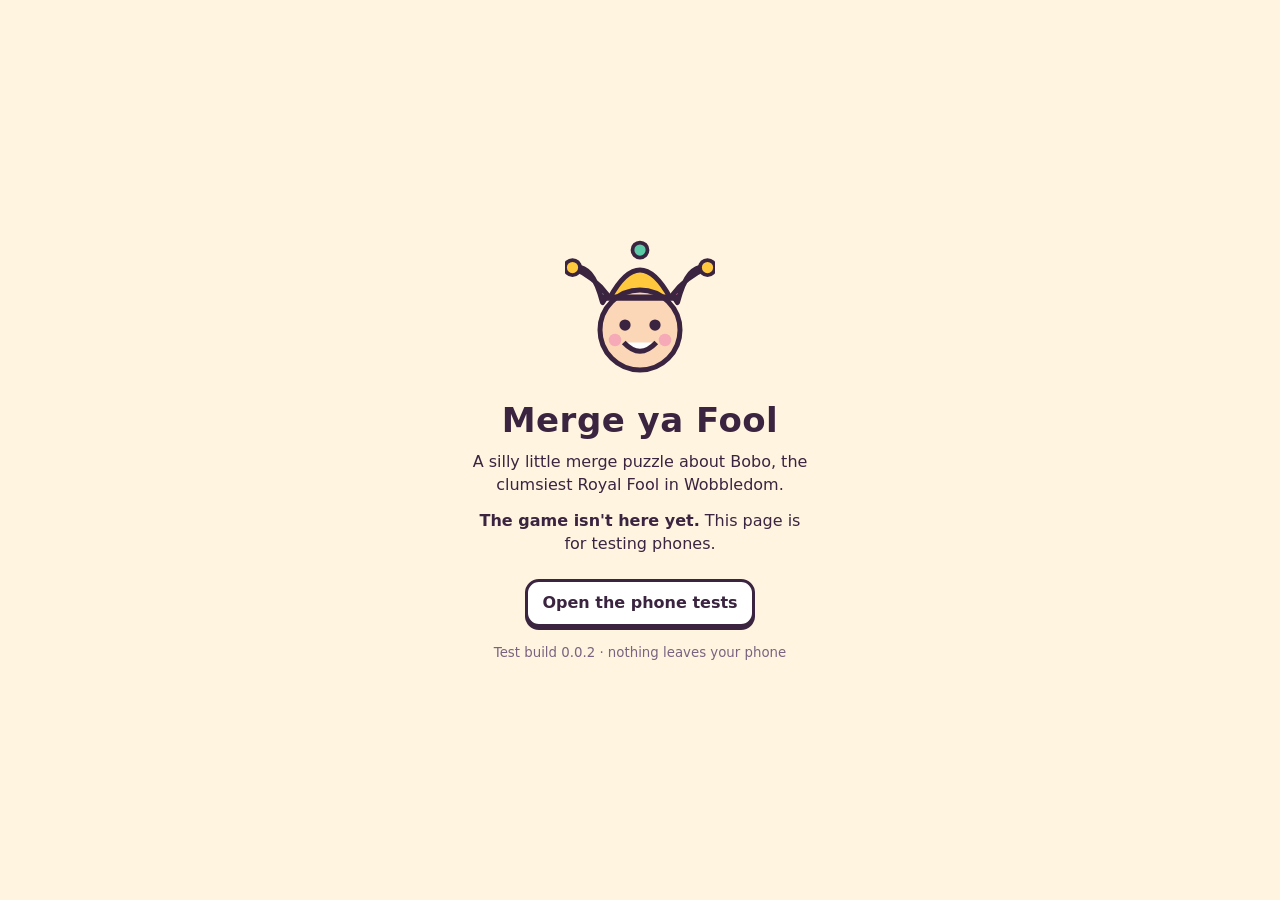
==== index.html @ f054914b "v0.0.2: lock test pages against iPhone scroll and zoom Fabio's iPhone drag test showed 6 page scroll" ====
<!doctype html>
<html lang="en">
<head>
<meta charset="utf-8">
<meta name="viewport" content="width=device-width, initial-scale=1, viewport-fit=cover">
<meta name="theme-color" content="#FFF4E0">
<meta name="description" content="Merge ya Fool: a silly little merge puzzle game, coming soon.">
<title>Merge ya Fool</title>
<link rel="stylesheet" href="phone-tests/shared.css">
<style>
  body {
    min-height: 100vh; min-height: 100dvh; display: flex; flex-direction: column; align-items: center; justify-content: center;
    text-align: center; padding: calc(env(safe-area-inset-top) + 16px) 16px calc(env(safe-area-inset-bottom) + 16px);
  }
  h1 { font-size: 34px; margin: 10px 0 4px; letter-spacing: .5px; }
  p { margin: 6px 0; line-height: 1.45; max-width: 340px; }
  #bobo { width: 150px; height: 150px; animation: bob 1.6s ease-in-out infinite; transform-origin: 50% 90%; }
  @keyframes bob { 0%, 100% { transform: translateY(0) scale(1, 1); } 50% { transform: translateY(-8px) scale(.97, 1.04); } }
  @media (prefers-reduced-motion: reduce) { #bobo { animation: none; } }
  .btn { margin-top: 18px; min-width: 220px; }
  small { color: var(--soft); margin-top: 18px; display: block; }
</style>
</head>
<body>
  <svg id="bobo" viewBox="0 0 120 120" role="img" aria-label="Bobo the jester, waving">
    <!-- jester hat: three floppy points with bells -->
    <path d="M30 50 Q22 18 6 22 Q24 30 34 44 Z" fill="#5CC9A7" stroke="#3B2440" stroke-width="4" stroke-linejoin="round"/>
    <path d="M90 50 Q98 18 114 22 Q96 30 86 44 Z" fill="#F38BB4" stroke="#3B2440" stroke-width="4" stroke-linejoin="round"/>
    <path d="M36 46 Q60 2 84 46 Z" fill="#FFC83D" stroke="#3B2440" stroke-width="4" stroke-linejoin="round"/>
    <circle cx="6" cy="22" r="6" fill="#FFC83D" stroke="#3B2440" stroke-width="3"/>
    <circle cx="114" cy="22" r="6" fill="#FFC83D" stroke="#3B2440" stroke-width="3"/>
    <circle cx="60" cy="8" r="6" fill="#5CC9A7" stroke="#3B2440" stroke-width="3"/>
    <!-- face -->
    <circle cx="60" cy="72" r="32" fill="#FBD7B8" stroke="#3B2440" stroke-width="4"/>
    <circle cx="48" cy="68" r="4.5" fill="#3B2440"/><circle cx="72" cy="68" r="4.5" fill="#3B2440"/>
    <circle cx="40" cy="80" r="5" fill="#F38BB4" opacity=".6"/><circle cx="80" cy="80" r="5" fill="#F38BB4" opacity=".6"/>
    <path d="M47 82 Q60 96 73 82" fill="#fff" stroke="#3B2440" stroke-width="4" stroke-linejoin="round"/>
    <path d="M30 46 H90" stroke="#3B2440" stroke-width="5" stroke-linecap="round"/>
  </svg>
  <h1>Merge ya Fool</h1>
  <p>A silly little merge puzzle about Bobo, the clumsiest Royal Fool in Wobbledom.</p>
  <p><b>The game isn't here yet.</b> This page is for testing phones.</p>
  <a class="btn primary" href="phone-tests/">Open the phone tests</a>
  <small>Test build 0.0.2 · nothing leaves your phone</small>
</body>
</html>
---- phone-tests/shared.css ----
:root {
  --bg: #FFF4E0; --cell: #F3E3C3; --cellb: #E2CDA4; --ink: #3B2440;
  --gold: #FFC83D; --mint: #5CC9A7; --card: #FFFFFF; --soft: #7A6380;
}
* { box-sizing: border-box; -webkit-tap-highlight-color: transparent; }
html, body {
  margin: 0; height: 100%; background: var(--bg); color: var(--ink);
  font-family: system-ui, -apple-system, "Segoe UI", Roboto, sans-serif; font-size: 16px;
  overscroll-behavior: none; -webkit-user-select: none; user-select: none; -webkit-touch-callout: none;
  -webkit-text-size-adjust: 100%;
}
body { touch-action: manipulation; }
/* Game pages (set by MYF.blockZoom): pin the page so iPhone Safari can't scroll or rubber-band it */
html.myf-locked, html.myf-locked body { position: fixed; inset: 0; width: 100%; overflow: hidden; touch-action: none; }
a { color: var(--ink); }
button, .btn {
  font: inherit; font-weight: 700; min-height: 48px; padding: 0 14px; border-radius: 14px;
  border: 3px solid var(--ink); background: var(--card); color: var(--ink);
  touch-action: manipulation; cursor: pointer; text-decoration: none;
  display: inline-flex; align-items: center; justify-content: center; gap: 6px;
  box-shadow: 0 3px 0 var(--ink);
}
button:active, .btn:active { transform: translateY(2px); box-shadow: 0 1px 0 var(--ink); }
button.primary { background: var(--gold); }
.ok { color: #1E7F5F; font-weight: 700; }
.bad { color: #A0446B; font-weight: 700; }
.spark {
  position: fixed; width: 10px; height: 10px; margin: -5px 0 0 -5px; border-radius: 50%;
  background: var(--gold); border: 2px solid var(--ink); pointer-events: none; z-index: 60;
  animation: spark .5s ease-out forwards;
}
@keyframes spark {
  from { transform: translate(0, 0) scale(1); opacity: 1; }
  to { transform: translate(var(--dx), var(--dy)) scale(.3); opacity: 0; }
}
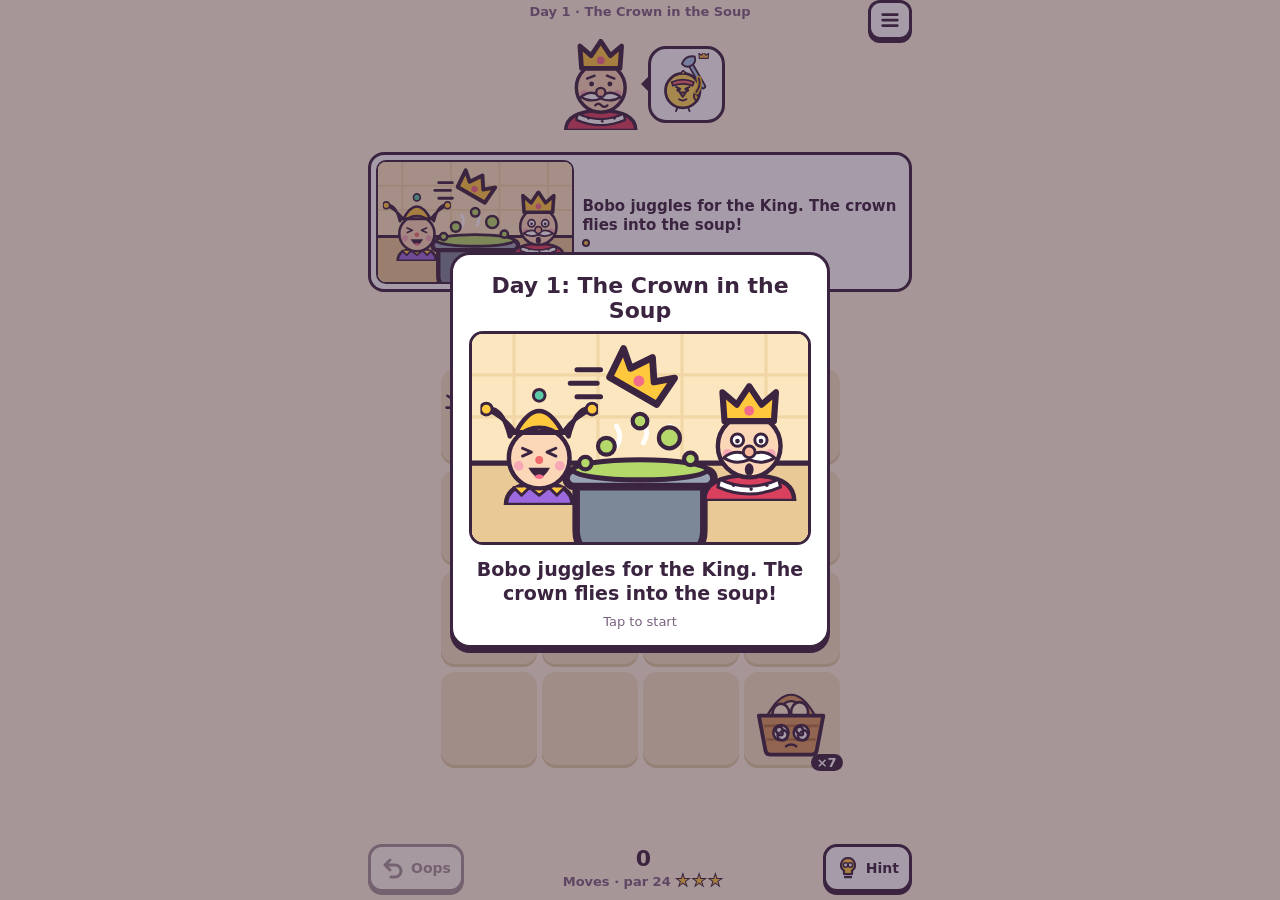
==== commit 928915e7: "v0.1.0: M1 first playable, days 1-3 The game replaces the hello page; phone tests stay at /phone-tes" ====
--- a/index.html
+++ b/index.html
@@ -2,45 +2,37 @@
 <html lang="en">
 <head>
 <meta charset="utf-8">
-<meta name="viewport" content="width=device-width, initial-scale=1, viewport-fit=cover">
+<meta name="viewport" content="width=device-width, initial-scale=1, maximum-scale=1, user-scalable=no, viewport-fit=cover">
 <meta name="theme-color" content="#FFF4E0">
-<meta name="description" content="Merge ya Fool: a silly little merge puzzle game, coming soon.">
+<meta name="description" content="Merge ya Fool: a silly little merge puzzle about Bobo, the clumsiest Royal Fool in Wobbledom.">
 <title>Merge ya Fool</title>
-<link rel="stylesheet" href="phone-tests/shared.css">
-<style>
-  body {
-    min-height: 100vh; min-height: 100dvh; display: flex; flex-direction: column; align-items: center; justify-content: center;
-    text-align: center; padding: calc(env(safe-area-inset-top) + 16px) 16px calc(env(safe-area-inset-bottom) + 16px);
-  }
-  h1 { font-size: 34px; margin: 10px 0 4px; letter-spacing: .5px; }
-  p { margin: 6px 0; line-height: 1.45; max-width: 340px; }
-  #bobo { width: 150px; height: 150px; animation: bob 1.6s ease-in-out infinite; transform-origin: 50% 90%; }
-  @keyframes bob { 0%, 100% { transform: translateY(0) scale(1, 1); } 50% { transform: translateY(-8px) scale(.97, 1.04); } }
-  @media (prefers-reduced-motion: reduce) { #bobo { animation: none; } }
-  .btn { margin-top: 18px; min-width: 220px; }
-  small { color: var(--soft); margin-top: 18px; display: block; }
-</style>
+<link rel="stylesheet" href="src/style.css?v=0.1.0">
 </head>
 <body>
-  <svg id="bobo" viewBox="0 0 120 120" role="img" aria-label="Bobo the jester, waving">
-    <!-- jester hat: three floppy points with bells -->
-    <path d="M30 50 Q22 18 6 22 Q24 30 34 44 Z" fill="#5CC9A7" stroke="#3B2440" stroke-width="4" stroke-linejoin="round"/>
-    <path d="M90 50 Q98 18 114 22 Q96 30 86 44 Z" fill="#F38BB4" stroke="#3B2440" stroke-width="4" stroke-linejoin="round"/>
-    <path d="M36 46 Q60 2 84 46 Z" fill="#FFC83D" stroke="#3B2440" stroke-width="4" stroke-linejoin="round"/>
-    <circle cx="6" cy="22" r="6" fill="#FFC83D" stroke="#3B2440" stroke-width="3"/>
-    <circle cx="114" cy="22" r="6" fill="#FFC83D" stroke="#3B2440" stroke-width="3"/>
-    <circle cx="60" cy="8" r="6" fill="#5CC9A7" stroke="#3B2440" stroke-width="3"/>
-    <!-- face -->
-    <circle cx="60" cy="72" r="32" fill="#FBD7B8" stroke="#3B2440" stroke-width="4"/>
-    <circle cx="48" cy="68" r="4.5" fill="#3B2440"/><circle cx="72" cy="68" r="4.5" fill="#3B2440"/>
-    <circle cx="40" cy="80" r="5" fill="#F38BB4" opacity=".6"/><circle cx="80" cy="80" r="5" fill="#F38BB4" opacity=".6"/>
-    <path d="M47 82 Q60 96 73 82" fill="#fff" stroke="#3B2440" stroke-width="4" stroke-linejoin="round"/>
-    <path d="M30 46 H90" stroke="#3B2440" stroke-width="5" stroke-linecap="round"/>
-  </svg>
-  <h1>Merge ya Fool</h1>
-  <p>A silly little merge puzzle about Bobo, the clumsiest Royal Fool in Wobbledom.</p>
-  <p><b>The game isn't here yet.</b> This page is for testing phones.</p>
-  <a class="btn primary" href="phone-tests/">Open the phone tests</a>
-  <small>Test build 0.0.2 · nothing leaves your phone</small>
+<div id="app">
+  <header id="top">
+    <div id="dayTitle"></div>
+    <div id="orders"></div>
+    <button id="menuBtn" aria-label="Menu"><svg viewBox="0 0 24 24"><path d="M4 6h16M4 12h16M4 18h16" stroke="#3B2440" stroke-width="3" stroke-linecap="round"/></svg></button>
+  </header>
+  <section id="strip" aria-live="polite"></section>
+  <main id="boardWrap"><div id="board"></div></main>
+  <footer id="bar">
+    <button id="undoBtn" aria-label="Undo"><svg viewBox="0 0 24 24"><path d="M9 4 4 9l5 5M4 9h10a6 6 0 0 1 0 12h-4" fill="none" stroke="#3B2440" stroke-width="3" stroke-linecap="round" stroke-linejoin="round"/></svg><span>Oops</span></button>
+    <div id="score"></div>
+    <button id="hintBtn" aria-label="Hint"><svg viewBox="0 0 24 24"><path d="M12 2a7 7 0 0 0-4 12.7V18h8v-3.3A7 7 0 0 0 12 2Z" fill="#FFC83D" stroke="#3B2440" stroke-width="2.2" stroke-linejoin="round"/><path d="M9 21h6" stroke="#3B2440" stroke-width="2.4" stroke-linecap="round"/><circle cx="9.6" cy="9" r="2.2" fill="#fff" stroke="#3B2440" stroke-width="1.6"/><circle cx="14.4" cy="9" r="2.2" fill="#fff" stroke="#3B2440" stroke-width="1.6"/><path d="M11.8 9h.4" stroke="#3B2440" stroke-width="1.6"/></svg><span>Hint</span></button>
+  </footer>
+</div>
+<div id="finger"><svg viewBox="0 0 48 48"><path d="M18 44c-4-3-9-10-10-14-1-3 2-5 5-3l4 4V8a3 3 0 0 1 6 0v12a3 3 0 0 1 6 0v2a3 3 0 0 1 6 0v2a3 3 0 0 1 6 0v8c0 6-3 12-7 12Z" fill="#fff" stroke="#3B2440" stroke-width="3" stroke-linejoin="round"/></svg></div>
+<script src="src/data/items.js?v=0.1.0"></script>
+<script src="src/data/levels.js?v=0.1.0"></script>
+<script src="src/data/text-en.js?v=0.1.0"></script>
+<script src="src/engine/rules.js?v=0.1.0"></script>
+<script src="src/engine/solver.js?v=0.1.0"></script>
+<script src="src/art/items.js?v=0.1.0"></script>
+<script src="src/art/chars.js?v=0.1.0"></script>
+<script src="src/audio/sfx.js?v=0.1.0"></script>
+<script src="src/save/storage.js?v=0.1.0"></script>
+<script src="src/ui/game.js?v=0.1.0"></script>
 </body>
 </html>
--- a/src/style.css
+++ b/src/style.css
@@ -0,0 +1,196 @@
+:root {
+  --bg: #FFF4E0; --cell: #F3E3C3; --cellb: #E2CDA4; --ink: #3B2440;
+  --gold: #FFC83D; --mint: #5CC9A7; --card: #FFFFFF; --soft: #7A6380; --pink: #F38BB4;
+  --gut: 8px;
+}
+* { box-sizing: border-box; -webkit-tap-highlight-color: transparent; }
+html, body {
+  margin: 0; height: 100%; background: var(--bg); color: var(--ink);
+  font-family: ui-rounded, "SF Pro Rounded", "Nunito", system-ui, -apple-system, "Segoe UI", Roboto, sans-serif; font-size: 16px;
+  overscroll-behavior: none; -webkit-user-select: none; user-select: none; -webkit-touch-callout: none;
+  -webkit-text-size-adjust: 100%;
+}
+html.locked, html.locked body { position: fixed; inset: 0; width: 100%; overflow: hidden; touch-action: none; }
+svg { display: block; }
+button {
+  font: inherit; font-weight: 800; min-height: 48px; padding: 0 14px; border-radius: 14px;
+  border: 3px solid var(--ink); background: var(--card); color: var(--ink);
+  touch-action: manipulation; cursor: pointer;
+  display: inline-flex; align-items: center; justify-content: center; gap: 6px;
+  box-shadow: 0 3px 0 var(--ink);
+}
+button:active { transform: translateY(2px); box-shadow: 0 1px 0 var(--ink); }
+button.primary { background: var(--gold); }
+button.mint { background: var(--mint); }
+button[disabled] { opacity: .45; }
+
+#app {
+  display: flex; flex-direction: column; height: 100vh; height: 100dvh;
+  padding: env(safe-area-inset-top) var(--gut) env(safe-area-inset-bottom); max-width: 560px; margin: 0 auto;
+}
+
+/* --- top band: day title + orders --- */
+#top { flex: 0 0 auto; height: 19%; min-height: 108px; max-height: 150px; display: flex; flex-direction: column; padding-top: 4px; position: relative; }
+#dayTitle { font-size: 13px; font-weight: 800; color: var(--soft); text-align: center; white-space: nowrap; overflow: hidden; text-overflow: ellipsis; padding: 0 44px; }
+#orders { flex: 1 1 auto; display: flex; justify-content: center; align-items: center; gap: 10px; min-height: 0; }
+.order { display: flex; align-items: center; gap: 2px; height: 100%; max-height: 104px; transition: opacity .3s; }
+.order .who { height: 88%; aspect-ratio: 1; flex: 0 0 auto; }
+.order .who svg { width: 100%; height: 100%; }
+.order .bub {
+  position: relative; height: 74%; aspect-ratio: 1; background: var(--card); border: 3px solid var(--ink); border-radius: 18px;
+  padding: 4px; transition: background .15s, transform .15s;
+}
+.order .bub::before {
+  content: ""; position: absolute; left: -10px; top: 50%; margin-top: -7px;
+  border: 7px solid transparent; border-right-color: var(--ink); border-left: 0;
+}
+.order .bub svg { width: 100%; height: 100%; }
+.order .bub.hover { background: #DDF5EC; transform: scale(1.06); }
+.order .bub.sel { box-shadow: 0 0 0 4px var(--gold); }
+.order.done .bub { background: #DDF5EC; }
+.order.done .bub::after {
+  content: "✓"; position: absolute; right: -8px; bottom: -8px; width: 26px; height: 26px; border-radius: 50%;
+  background: var(--mint); border: 3px solid var(--ink); font-weight: 900; font-size: 15px; display: flex; align-items: center; justify-content: center;
+}
+#menuBtn { position: absolute; right: 0; top: 0; min-height: 40px; width: 44px; padding: 0; border-radius: 12px; z-index: 5; }
+#menuBtn svg { width: 22px; height: 22px; }
+
+/* --- story strip --- */
+#strip {
+  flex: 0 0 auto; height: 17%; min-height: 96px; max-height: 140px; display: flex; gap: 8px; align-items: stretch;
+  background: var(--card); border: 3px solid var(--ink); border-radius: 16px; padding: 5px; margin: 2px 0 6px; overflow: hidden; position: relative;
+}
+#strip .art { height: 100%; aspect-ratio: 16 / 10; border-radius: 10px; overflow: hidden; border: 2px solid var(--ink); flex: 0 0 auto; background: #FFF0D4; }
+#strip .art svg { width: 100%; height: 100%; }
+#strip .cap { flex: 1 1 auto; font-size: 15px; line-height: 1.25; font-weight: 700; display: flex; flex-direction: column; justify-content: center; min-width: 0; }
+#strip .dots { margin-top: 4px; display: flex; gap: 4px; }
+#strip .dots i { width: 8px; height: 8px; border-radius: 50%; border: 2px solid var(--ink); background: var(--card); }
+#strip .dots i.on { background: var(--gold); }
+#strip.fresh { animation: stripIn .45s ease-out; }
+@keyframes stripIn { 0% { transform: translateY(-10px) scale(.96); opacity: .3; } 60% { transform: translateY(2px) scale(1.01); opacity: 1; } 100% { transform: none; } }
+
+/* --- board --- */
+#boardWrap { flex: 1 1 auto; min-height: 0; display: flex; align-items: center; justify-content: center; }
+#board {
+  display: grid; grid-template-columns: repeat(var(--cols, 5), var(--c, 60px)); grid-auto-rows: var(--c, 60px); gap: 5px;
+  touch-action: none; position: relative;
+}
+.cell { background: var(--cell); border-radius: 14px; box-shadow: inset 0 -3px 0 var(--cellb); position: relative; }
+.cell.hover { background: #FBEFD5; box-shadow: inset 0 0 0 3px var(--mint); }
+.cell.hover.bad { box-shadow: inset 0 0 0 3px var(--soft); }
+.cell.sel { box-shadow: inset 0 0 0 4px var(--gold); }
+.cell.hint { animation: hintGlow .8s ease-in-out infinite; }
+.cell.glow { box-shadow: inset 0 0 0 4px var(--gold), 0 0 14px 2px rgba(255, 200, 61, .9); }
+@keyframes hintGlow { 0%, 100% { box-shadow: inset 0 0 0 3px var(--gold); } 50% { box-shadow: inset 0 0 0 5px var(--gold), 0 0 16px 4px rgba(255, 200, 61, .85); } }
+.item, .gen { position: absolute; inset: 2%; }
+.item svg, .gen svg, .ghost svg { width: 100%; height: 100%; }
+.item.lifted { opacity: .28; }
+.gen .count {
+  position: absolute; right: -5px; bottom: -5px; min-width: 24px; background: var(--ink); color: #fff; font-size: 13px; font-weight: 800;
+  border-radius: 10px; padding: 1px 6px; text-align: center;
+}
+.gen.empty svg { opacity: .45; filter: grayscale(.7); }
+.anim-pop { animation: pop .3s ease-out; }
+.anim-combo { animation: comboPop .55s ease-out; }
+.anim-spawn { animation: spawnFly .26s ease-out; }
+.anim-slide { animation: slide .18s ease-out; }
+.anim-nope { animation: nope .4s; }
+.anim-tap { animation: tapSquish .18s ease-out; }
+@keyframes pop { 0% { transform: scale(.5); } 60% { transform: scale(1.22, .86); } 100% { transform: scale(1); } }
+@keyframes comboPop { 0% { transform: scale(.3) rotate(-30deg); } 50% { transform: scale(1.35) rotate(8deg); } 100% { transform: scale(1) rotate(0); } }
+@keyframes spawnFly { from { transform: translate(var(--fx), var(--fy)) scale(.4); } to { transform: none; } }
+@keyframes slide { from { transform: translate(var(--fx), var(--fy)); } to { transform: none; } }
+@keyframes nope { 0%, 100% { transform: translateX(0); } 20% { transform: translateX(-7px) rotate(-4deg); } 60% { transform: translateX(7px) rotate(4deg); } }
+@keyframes tapSquish { 50% { transform: scale(1.1, .88); } }
+.ghost {
+  position: fixed; left: 0; top: 0; pointer-events: none; z-index: 50; will-change: transform;
+  filter: drop-shadow(0 6px 4px rgba(59, 36, 64, .35));
+}
+
+/* --- bottom bar --- */
+#bar { flex: 0 0 auto; display: flex; align-items: center; gap: 6px; padding: 6px 0 8px; }
+#bar button { flex: 0 0 auto; padding: 0 10px; font-size: 14px; }
+#bar button svg { width: 24px; height: 24px; }
+#score { flex: 1 1 auto; text-align: center; line-height: 1.15; min-width: 0; }
+#score .mv { font-size: 22px; font-weight: 900; }
+#score .par { font-size: 13px; font-weight: 700; color: var(--soft); }
+#score .st { font-size: 17px; letter-spacing: 1px; color: var(--gold); -webkit-text-stroke: 1px var(--ink); }
+#score .st .off { color: #E9DCC4; }
+#score.bump .mv { animation: tapSquish .2s; }
+
+/* --- speech bubbles in the world --- */
+.say {
+  position: fixed; z-index: 70; background: var(--card); border: 3px solid var(--ink); border-radius: 14px;
+  padding: 6px 10px; font-weight: 800; font-size: 15px; pointer-events: none; white-space: nowrap;
+  transform: translate(-50%, -100%); animation: sayIn .2s ease-out;
+}
+.say::after { content: ""; position: absolute; left: 50%; bottom: -10px; margin-left: -7px; border: 7px solid transparent; border-top-color: var(--ink); border-bottom: 0; }
+.say.stay { pointer-events: none; }
+@keyframes sayIn { from { transform: translate(-50%, -80%) scale(.7); opacity: 0; } }
+.spark { position: fixed; width: 10px; height: 10px; margin: -5px 0 0 -5px; border-radius: 50%; background: var(--gold); border: 2px solid var(--ink); pointer-events: none; z-index: 60; animation: spark .5s ease-out forwards; }
+@keyframes spark { to { transform: translate(var(--dx), var(--dy)) scale(.3); opacity: 0; } }
+
+/* --- ghost finger (level 1 guide) --- */
+#finger { position: fixed; z-index: 65; width: 46px; height: 46px; margin: -6px 0 0 -10px; pointer-events: none; display: none; }
+#finger svg { width: 100%; height: 100%; filter: drop-shadow(0 3px 2px rgba(59, 36, 64, .35)); }
+#finger.tap { display: block; animation: fingerTap 1.1s ease-in-out infinite; }
+#finger.drag { display: block; animation: fingerDrag 1.6s ease-in-out infinite; }
+@keyframes fingerTap { 0%, 100% { transform: translate(var(--x0), var(--y0)) scale(1); } 40% { transform: translate(var(--x0), var(--y0)) scale(.82); } }
+@keyframes fingerDrag {
+  0% { transform: translate(var(--x0), var(--y0)); opacity: 0; } 12% { opacity: 1; transform: translate(var(--x0), var(--y0)) scale(.86); }
+  70% { transform: translate(var(--x1), var(--y1)) scale(.86); opacity: 1; } 90%, 100% { transform: translate(var(--x1), var(--y1)); opacity: 0; }
+}
+
+/* --- overlays --- */
+.layer { position: fixed; inset: 0; z-index: 80; display: flex; align-items: center; justify-content: center; padding: 16px; background: rgba(59, 36, 64, .45); animation: fade .2s; }
+.layer.clear { background: transparent; pointer-events: none; }
+.layer.clear .card { pointer-events: auto; }
+@keyframes fade { from { opacity: 0; } }
+.card {
+  background: var(--card); border: 3px solid var(--ink); border-radius: 20px; padding: 16px; width: 100%; max-width: 380px;
+  box-shadow: 0 5px 0 var(--ink); text-align: center; animation: cardIn .25s ease-out;
+}
+@keyframes cardIn { from { transform: scale(.85) translateY(10px); opacity: 0; } }
+.card h2 { margin: 2px 0 8px; font-size: 22px; }
+.card p { margin: 6px 0; line-height: 1.35; }
+.card .btns { display: flex; flex-direction: column; gap: 10px; margin-top: 14px; }
+.card .row { display: flex; gap: 10px; justify-content: center; }
+.card .small { font-size: 13px; color: var(--soft); }
+.bigPanel { width: 100%; border-radius: 14px; overflow: hidden; border: 3px solid var(--ink); aspect-ratio: 16 / 10; background: #FFF0D4; }
+.bigPanel svg { width: 100%; height: 100%; }
+.bigCap { font-size: 19px; font-weight: 800; line-height: 1.3; margin: 12px 4px 4px; }
+.pager { display: flex; justify-content: space-between; align-items: center; margin-top: 10px; }
+.pager button { width: 56px; padding: 0; }
+.tapNote { font-size: 13px; color: var(--soft); margin-top: 8px; }
+.stars { font-size: 46px; letter-spacing: 6px; margin: 4px 0; -webkit-text-stroke: 2px var(--ink); color: var(--gold); }
+.stars span { display: inline-block; animation: starIn .4s ease-out backwards; }
+.stars span.off { color: #EFE4CF; }
+@keyframes starIn { from { transform: scale(0) rotate(-90deg); } }
+.info { display: flex; gap: 12px; align-items: center; text-align: left; }
+.info .pic { width: 84px; height: 84px; flex: 0 0 auto; background: var(--cell); border-radius: 14px; padding: 4px; }
+.info .pun { font-size: 19px; font-weight: 900; }
+.info .plain { font-size: 13px; color: var(--soft); font-weight: 700; }
+.info .next { display: flex; align-items: center; gap: 6px; margin-top: 6px; font-weight: 700; font-size: 14px; }
+.info .next .mini { width: 34px; height: 34px; background: var(--cell); border-radius: 8px; padding: 2px; }
+.stuckCard { display: flex; gap: 10px; align-items: center; text-align: left; }
+.stuckCard .who { width: 70px; height: 70px; flex: 0 0 auto; }
+
+/* --- level list --- */
+.list { max-width: 400px; }
+.list h1 { margin: 0; font-size: 30px; }
+.days { display: flex; flex-direction: column; gap: 10px; margin-top: 14px; }
+.day { display: flex; align-items: center; gap: 12px; text-align: left; width: 100%; min-height: 66px; padding: 8px 12px; }
+.day .n { width: 40px; height: 40px; border-radius: 50%; background: var(--gold); border: 3px solid var(--ink); display: flex; align-items: center; justify-content: center; font-weight: 900; flex: 0 0 auto; }
+.day .t { flex: 1 1 auto; font-size: 16px; }
+.day .s { font-size: 18px; color: var(--gold); -webkit-text-stroke: 1px var(--ink); white-space: nowrap; }
+.day .s .off { color: #EFE4CF; }
+.day.locked { opacity: .5; }
+.foot { margin-top: 14px; font-size: 12px; color: var(--soft); }
+.foot a { color: var(--soft); }
+
+/* --- playtest corner --- */
+#testBox { position: fixed; left: 4px; bottom: calc(env(safe-area-inset-bottom) + 70px); z-index: 40; font: 700 11px/1.2 ui-monospace, Menlo, monospace; background: rgba(255, 255, 255, .85); border: 2px solid var(--ink); border-radius: 8px; padding: 2px 5px; pointer-events: none; }
+
+@media (prefers-reduced-motion: reduce) {
+  *, *::before, *::after { animation-duration: .01ms !important; animation-iteration-count: 1 !important; }
+}
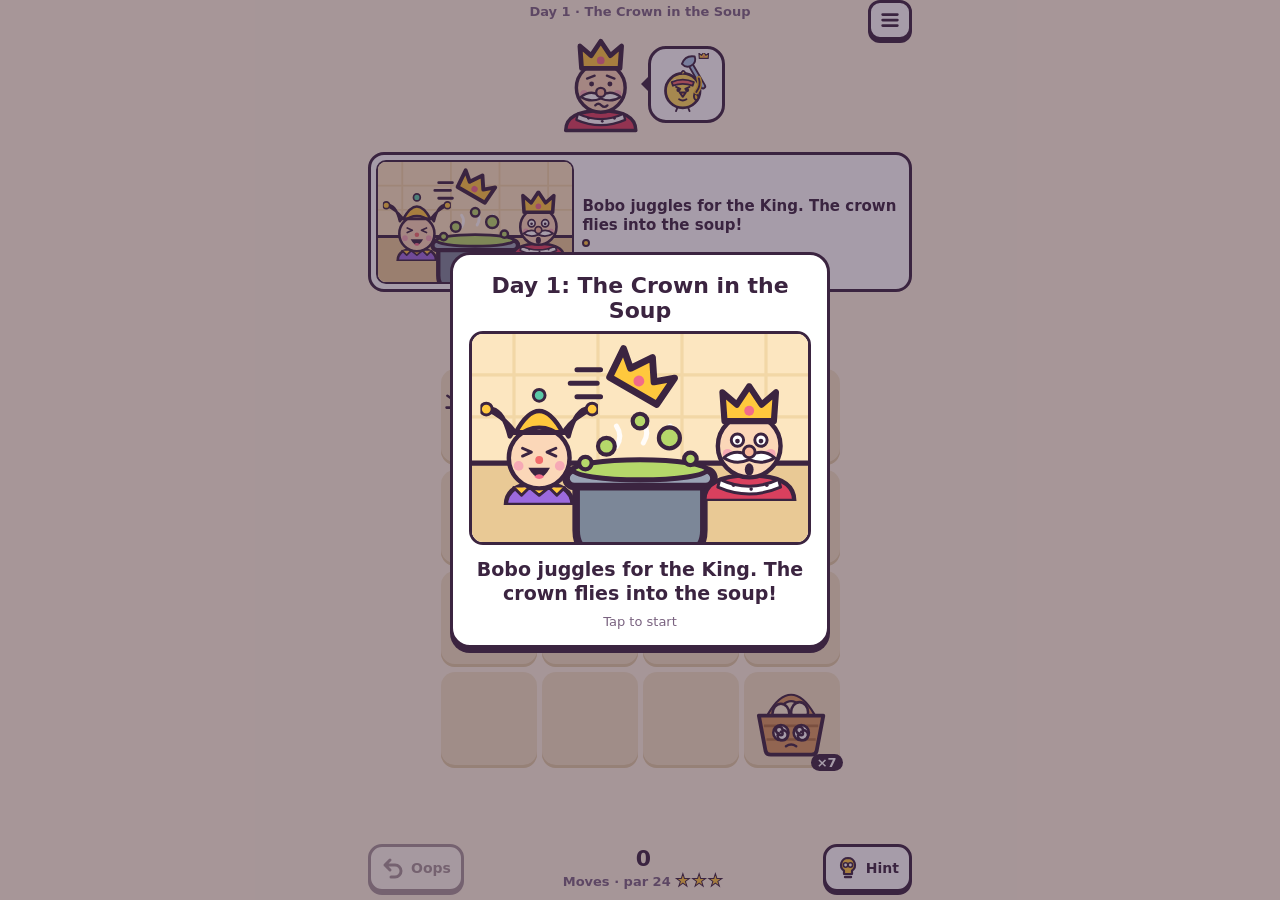
==== commit e394a1a1: "v0.2.0: meme pass (pop-ups, new faces, brain stars, meme panels) Co-Authored-By: Claude Opus 5.5 <no" ====
--- a/index.html
+++ b/index.html
@@ -6,7 +6,7 @@
 <meta name="theme-color" content="#FFF4E0">
 <meta name="description" content="Merge ya Fool: a silly little merge puzzle about Bobo, the clumsiest Royal Fool in Wobbledom.">
 <title>Merge ya Fool</title>
-<link rel="stylesheet" href="src/style.css?v=0.1.0">
+<link rel="stylesheet" href="src/style.css?v=0.2.0">
 </head>
 <body>
 <div id="app">
@@ -24,15 +24,15 @@
   </footer>
 </div>
 <div id="finger"><svg viewBox="0 0 48 48"><path d="M18 44c-4-3-9-10-10-14-1-3 2-5 5-3l4 4V8a3 3 0 0 1 6 0v12a3 3 0 0 1 6 0v2a3 3 0 0 1 6 0v2a3 3 0 0 1 6 0v8c0 6-3 12-7 12Z" fill="#fff" stroke="#3B2440" stroke-width="3" stroke-linejoin="round"/></svg></div>
-<script src="src/data/items.js?v=0.1.0"></script>
-<script src="src/data/levels.js?v=0.1.0"></script>
-<script src="src/data/text-en.js?v=0.1.0"></script>
-<script src="src/engine/rules.js?v=0.1.0"></script>
-<script src="src/engine/solver.js?v=0.1.0"></script>
-<script src="src/art/items.js?v=0.1.0"></script>
-<script src="src/art/chars.js?v=0.1.0"></script>
-<script src="src/audio/sfx.js?v=0.1.0"></script>
-<script src="src/save/storage.js?v=0.1.0"></script>
-<script src="src/ui/game.js?v=0.1.0"></script>
+<script src="src/data/items.js?v=0.2.0"></script>
+<script src="src/data/levels.js?v=0.2.0"></script>
+<script src="src/data/text-en.js?v=0.2.0"></script>
+<script src="src/engine/rules.js?v=0.2.0"></script>
+<script src="src/engine/solver.js?v=0.2.0"></script>
+<script src="src/art/items.js?v=0.2.0"></script>
+<script src="src/art/chars.js?v=0.2.0"></script>
+<script src="src/audio/sfx.js?v=0.2.0"></script>
+<script src="src/save/storage.js?v=0.2.0"></script>
+<script src="src/ui/game.js?v=0.2.0"></script>
 </body>
 </html>
--- a/src/style.css
+++ b/src/style.css
@@ -175,6 +175,31 @@
 .stuckCard { display: flex; gap: 10px; align-items: center; text-align: left; }
 .stuckCard .who { width: 70px; height: 70px; flex: 0 0 auto; }
 
+/* --- meme pass 2 (R3) --- */
+.say.meme { display: flex; align-items: center; gap: 6px; background: #FFFBEA; }
+.say .ic { width: 26px; height: 22px; display: inline-block; flex: 0 0 auto; }
+.say .ic svg { width: 100%; height: 100%; }
+.cameo { position: fixed; left: 6px; bottom: calc(env(safe-area-inset-bottom) + 64px); width: 92px; height: 92px; z-index: 75; pointer-events: none; animation: cameoIn .35s ease-out; }
+.cameo svg { width: 100%; height: 100%; filter: drop-shadow(0 3px 2px rgba(59, 36, 64, .35)); }
+.cameo.out { animation: cameoOut .3s ease-in forwards; }
+@keyframes cameoIn { from { transform: translateY(70px) rotate(-12deg); opacity: 0; } 70% { transform: translateY(-6px) rotate(3deg); } }
+@keyframes cameoOut { to { transform: translateY(70px); opacity: 0; } }
+.evr { display: flex; gap: 10px; margin: 4px 0 2px; }
+.evr figure { flex: 1 1 0; margin: 0; }
+.evr svg { width: 100%; height: auto; }
+.evr figcaption { font-weight: 800; font-size: 14px; margin-top: 4px; }
+.brains { display: flex; justify-content: center; align-items: flex-end; gap: 10px; margin: 8px 0 2px; }
+.brains span { display: inline-block; animation: starIn .45s ease-out backwards; }
+.brains .b1 { width: 52px; height: 52px; } .brains .b2 { width: 66px; height: 66px; } .brains .b3 { width: 80px; height: 80px; }
+.brains svg { width: 100%; height: 100%; }
+.brainCap { font-weight: 800; font-size: 16px; min-height: 20px; }
+.card .st { color: var(--gold); -webkit-text-stroke: 1px var(--ink); letter-spacing: 1px; }
+.card .st .off { color: #EFE4CF; }
+.smug { width: 76px; height: 76px; margin: -52px auto 0; }
+.badges { display: flex; gap: 6px; justify-content: center; flex-wrap: wrap; margin: 6px 0; }
+.badges span { background: var(--mint); border: 2px solid var(--ink); border-radius: 10px; padding: 2px 8px; font-weight: 800; font-size: 13px; }
+.nobody { text-align: left; background: var(--bg); border: 2px dashed var(--soft); border-radius: 12px; padding: 6px 10px; margin: 8px 0 0; font-size: 14px; line-height: 1.35; }
+
 /* --- level list --- */
 .list { max-width: 400px; }
 .list h1 { margin: 0; font-size: 30px; }
